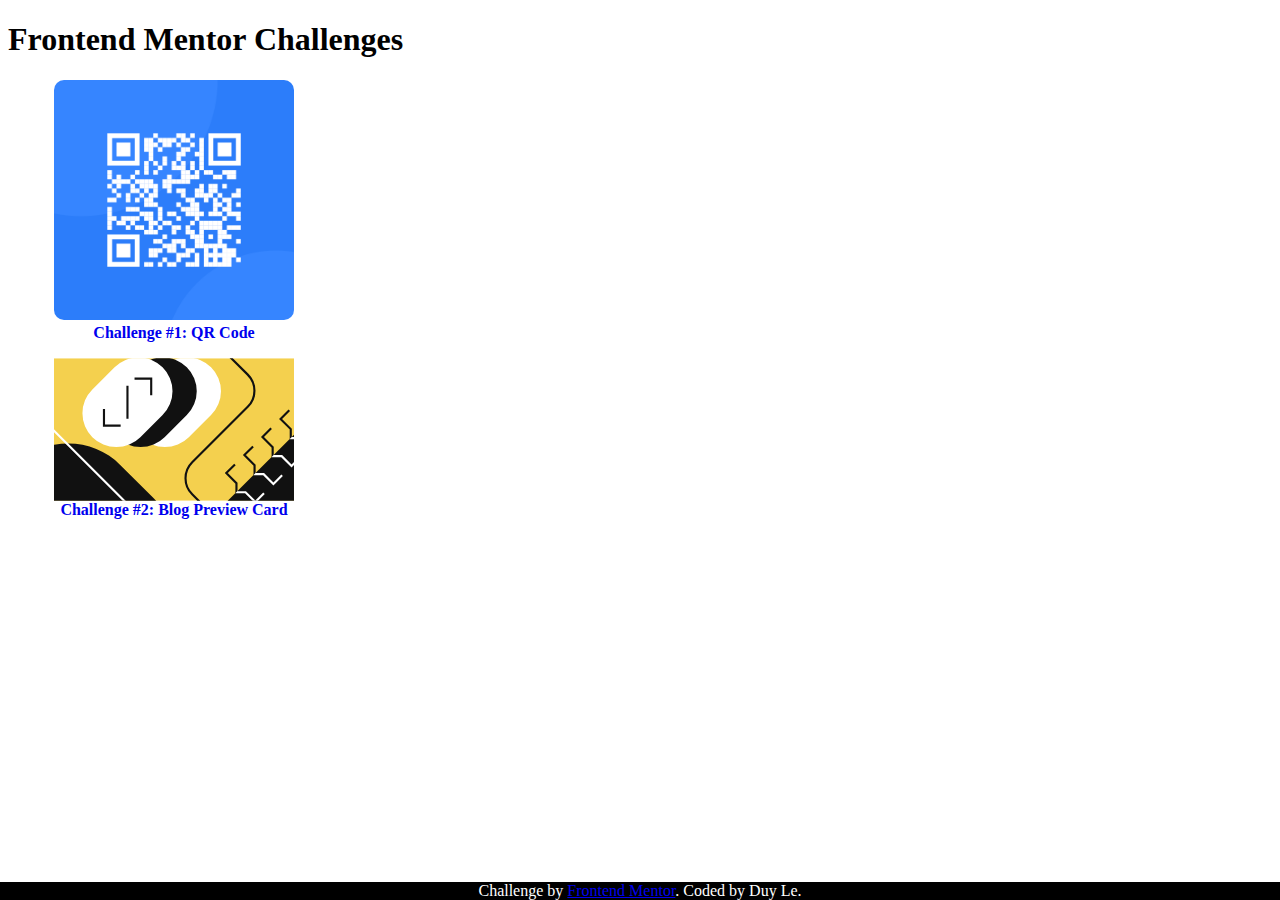
==== index.html @ 417c61ce "applying BEM naming convention to index.html & its style" ====
<!DOCTYPE html>
<html lang="en">

<head>
  <meta charset="UTF-8">
  <meta name="viewport" content="width=device-width, initial-scale=1.0">
  <link rel="icon" type="image/png" sizes="32x32" href="./images/favicon-32x32.png">
  <link rel="stylesheet" href="./index.css">
  <title>Frontend Mentor - Challenges</title>
</head>


<body>

  <header>
    <h1>Frontend Mentor Challenges</h1>
  </header>
  <nav>
    <div class="card">
      <img class="card-image" src="./images/c01_cover.png" />
      <a class="card-link" href="/challenge01/challenge01.html">Challenge #1: QR Code</a>
    </div>
    <div class="card">
      <img src="./images/c02_cover.svg" />
      <a class="card-link" href="/challenge02/challenge02.html">Challenge #2: Blog Preview Card</a>
    </div>
  </nav>
  <footer>
    <div class="attribution">
      Challenge by <a href="https://www.frontendmentor.io?ref=challenge" target="_blank">Frontend Mentor</a>.
      Coded by <a class="attribution-link" href="https://github.com/leanhduy/frontend-mentor-challenges">Duy Le</a>.
    </div>
  </footer>
</body>

</html>
---- index.css ----
.card {
    /* border: 1px solid black; */
    border-radius: 10px;
    display: flex;
    flex-direction: column;
    margin: 1rem;
    text-align: center;
    width: 300px;
}

.card * {
    width: 80%;
    margin: 0 auto;
}

.card-image {
    border-radius: 10px;
    margin-bottom: .25rem;
}

.card-link {
    font-weight: bold;
    text-decoration: none;
}

.attribution {
    color: white;
    background-color: black;
    left: 0;
    margin: 0 auto;
    position: fixed;
    right: 0;
    bottom: 0;
    text-align: center;
}

.attribution-link {
    text-decoration: none;
    color: white;
}
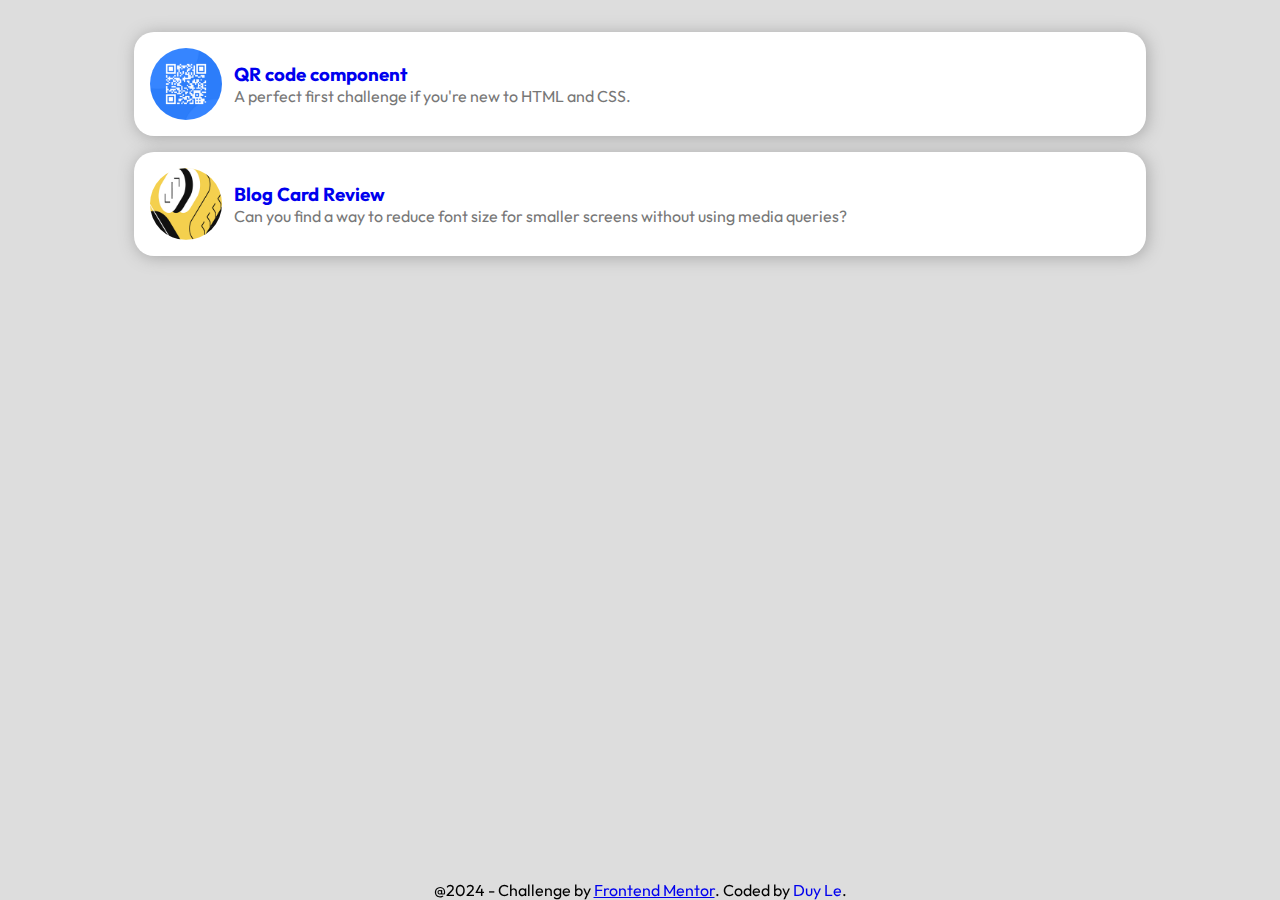
==== commit c2729d96: "reorganize code" ====
--- a/index.html
+++ b/index.html
@@ -4,30 +4,47 @@
 <head>
   <meta charset="UTF-8">
   <meta name="viewport" content="width=device-width, initial-scale=1.0">
-  <link rel="icon" type="image/png" sizes="32x32" href="./images/favicon-32x32.png">
-  <link rel="stylesheet" href="./index.css">
+  <link rel="icon" type="image/png" sizes="32x32" href="/images/favicon-32x32.png">
+  <link rel="stylesheet" href="/styles/index.css">
   <title>Frontend Mentor - Challenges</title>
+  <link rel="preconnect" href="https://fonts.googleapis.com">
+  <link rel="preconnect" href="https://fonts.gstatic.com" crossorigin>
+  <link href="https://fonts.googleapis.com/css2?family=Outfit:wght@100..900&display=swap" rel="stylesheet">
 </head>
 
 
 <body>
+  <main>
+    <!-- List of challenge as a list -->
+    <div class="container">
+      <ul class="card-list">
+        <li class="card-item">
+          <a href="/challenge01/challenge01.html">
+            <img src="/images/ch01/cover_196.png" alt="challenge avatar" class="card-item__thumbnail">
+            <div class="card-item__content">
+              <h3 class="card-item__name">QR code component</h3>
+              <p class="card-item__description">A perfect first challenge if you're new to HTML and CSS.</p>
+            </div>
+          </a>
+        </li>
+        <li class="card-item">
+          <a href="/challenge02/challenge02.html">
+            <img src="/images/ch02/cover_196.png" alt="challenge avatar" class="card-item__thumbnail">
+            <div class="card-item__content">
+              <h3 class="card-item__name">Blog Card Review</h3>
+              <p class="card-item__description">Can you find a way to reduce font size for smaller screens without using
+                media
+                queries?</p>
+            </div>
+          </a>
+        </li>
+      </ul>
+    </div>
+  </main>
 
-  <header>
-    <h1>Frontend Mentor Challenges</h1>
-  </header>
-  <nav>
-    <div class="card">
-      <img class="card-image" src="./images/c01_cover.png" />
-      <a class="card-link" href="/challenge01/challenge01.html">Challenge #1: QR Code</a>
-    </div>
-    <div class="card">
-      <img src="./images/c02_cover.svg" />
-      <a class="card-link" href="/challenge02/challenge02.html">Challenge #2: Blog Preview Card</a>
-    </div>
-  </nav>
   <footer>
     <div class="attribution">
-      Challenge by <a href="https://www.frontendmentor.io?ref=challenge" target="_blank">Frontend Mentor</a>.
+      @2024 - Challenge by <a href="https://www.frontendmentor.io?ref=challenge" target="_blank">Frontend Mentor</a>.
       Coded by <a class="attribution-link" href="https://github.com/leanhduy/frontend-mentor-challenges">Duy Le</a>.
     </div>
   </footer>
--- a/styles/index.css
+++ b/styles/index.css
@@ -0,0 +1,78 @@
+/* PAGE CSS & VARIABLES */
+html {
+    background-color: var(--secondary-bg);
+    font-family: "Outfit", sans-serif;
+    --main-color: #000;
+    --secondary-color: #777;
+    --main-bg: #fff;
+    --secondary-bg: #ddd;
+    --shadow: #aaa;
+}
+
+a:visited {
+    color: var(--main-color);
+}
+
+/* CONTENT */
+.container {
+    width: 80%;
+    margin: 2rem auto;
+}
+
+.card-list {
+    list-style-type: none;
+    margin: 0 auto;
+    padding-left: 0;
+}
+
+.card-item a {
+    align-items: center;
+    background-color: var(--main-bg);
+    border-radius: 20px;
+    box-shadow: .1rem .1rem 1rem var(--shadow);
+    display: flex;
+    margin: 1rem 0;
+    padding: 1rem;
+    text-decoration: none;
+    transition: transform .2s;
+    /* Animation */
+}
+
+.card-item:hover {
+    transform: scale(1.01);
+    /* cursor: pointer; */
+}
+
+.card-item__thumbnail {
+    border-radius: 50%;
+    width: 72px;
+    height: 72px;
+}
+
+.card-item__content {
+    display: flex;
+    flex-direction: column;
+    margin-left: .75rem;
+}
+
+.card-item__content * {
+    margin: 0;
+}
+
+.card-item__description {
+    color: var(--secondary-color)
+}
+
+/* FOOTER */
+.attribution {
+    left: 0;
+    margin: 0 auto;
+    position: fixed;
+    right: 0;
+    bottom: 0;
+    text-align: center;
+}
+
+.attribution-link {
+    text-decoration: none;
+}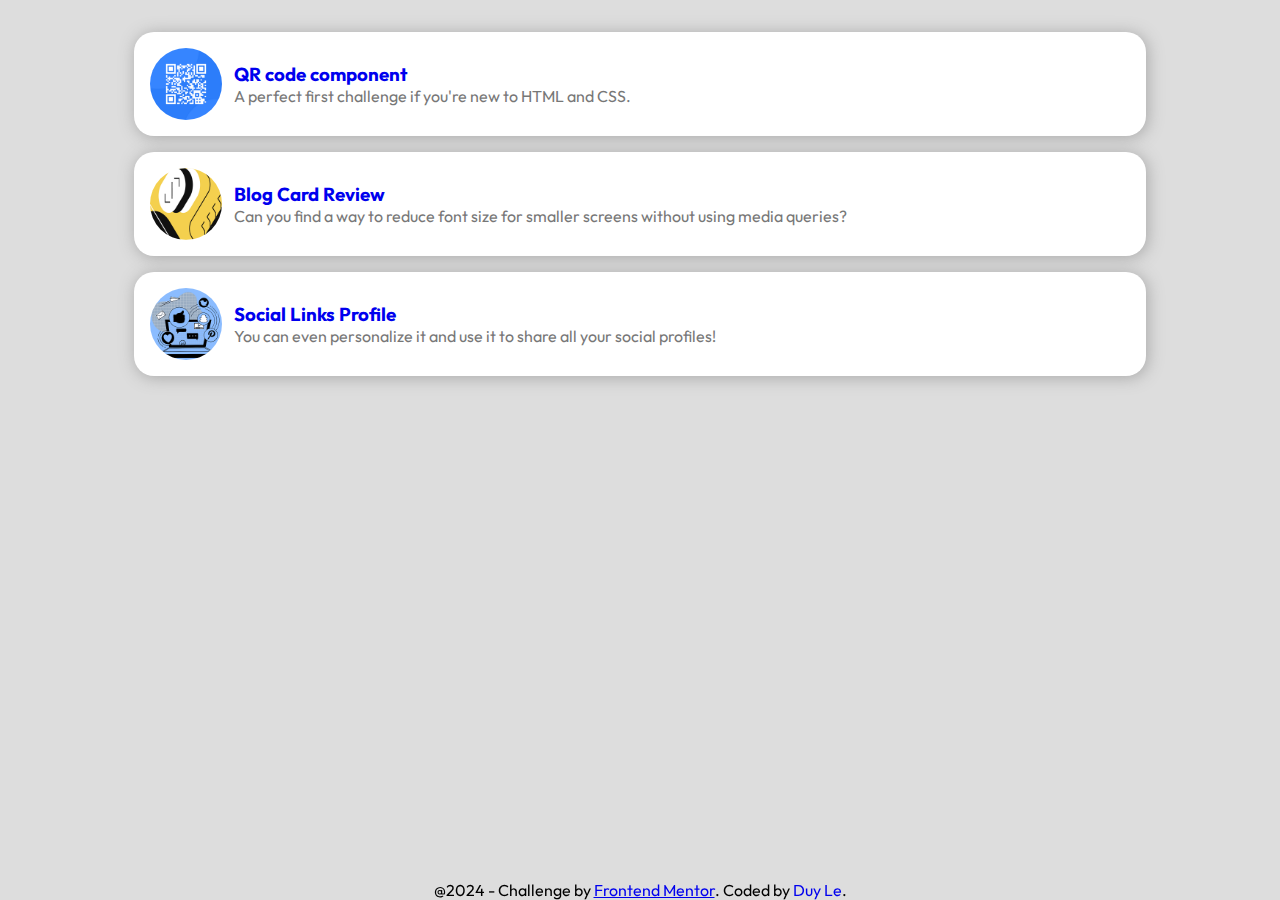
==== commit de1a5bd9: "complete challenge 03" ====
--- a/index.html
+++ b/index.html
@@ -38,6 +38,16 @@
             </div>
           </a>
         </li>
+        <li class="card-item">
+          <a href="/challenge03/challenge03.html">
+            <img src="/images/ch03/ch03_cover.png" alt="challenge avatar" class="card-item__thumbnail">
+            <div class="card-item__content">
+              <h3 class="card-item__name">Social Links Profile</h3>
+              <p class="card-item__description">You can even personalize it and use it to share all your social
+                profiles!</p>
+            </div>
+          </a>
+        </li>
       </ul>
     </div>
   </main>
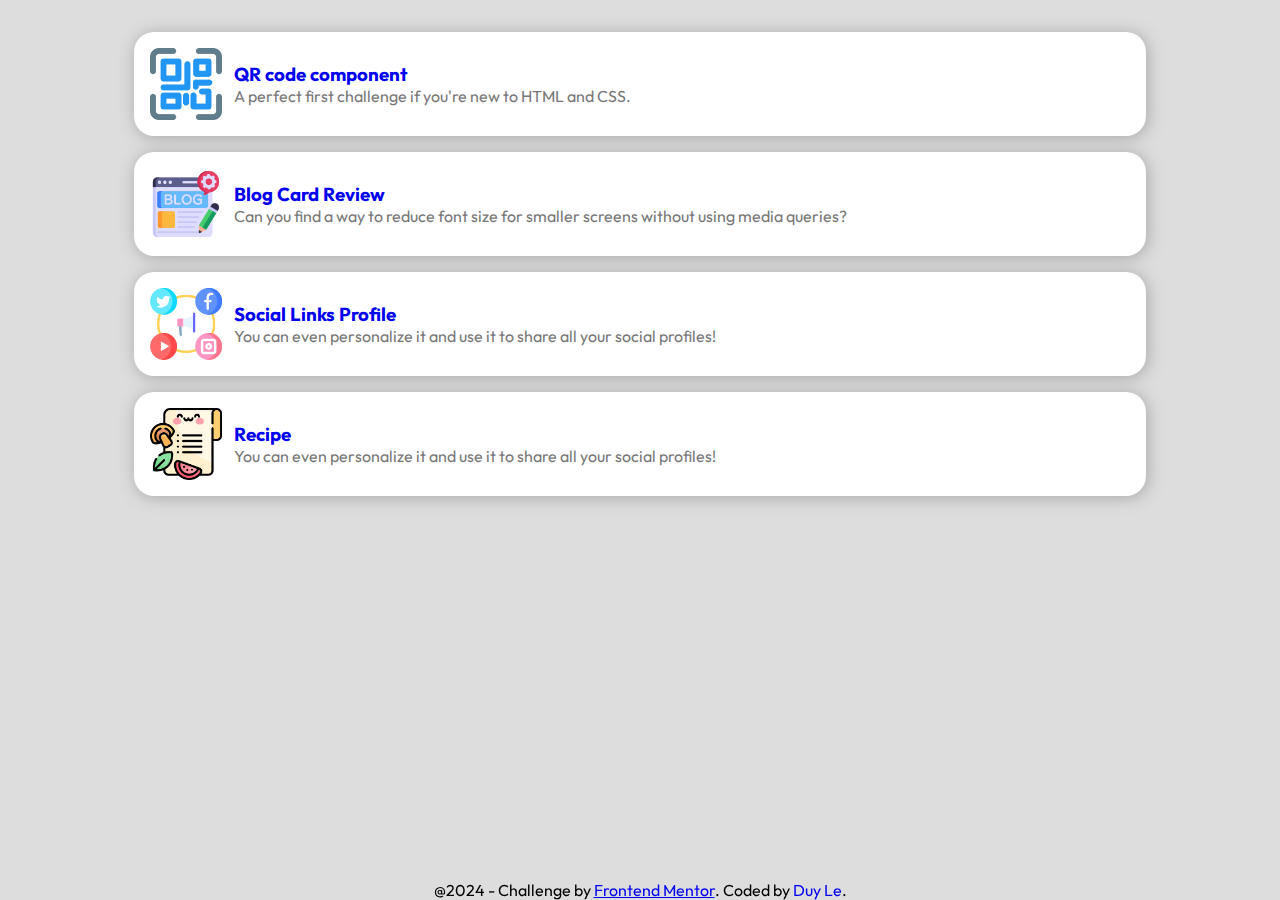
==== commit 54778f37: "implementing challenge 04 : mobile screen" ====
--- a/index.html
+++ b/index.html
@@ -20,7 +20,7 @@
       <ul class="card-list">
         <li class="card-item">
           <a href="/challenge01/challenge01.html">
-            <img src="/images/ch01/cover_196.png" alt="challenge avatar" class="card-item__thumbnail">
+            <img src="/images/ch01/ch01_cover.png" alt="challenge avatar" class="card-item__thumbnail">
             <div class="card-item__content">
               <h3 class="card-item__name">QR code component</h3>
               <p class="card-item__description">A perfect first challenge if you're new to HTML and CSS.</p>
@@ -29,7 +29,7 @@
         </li>
         <li class="card-item">
           <a href="/challenge02/challenge02.html">
-            <img src="/images/ch02/cover_196.png" alt="challenge avatar" class="card-item__thumbnail">
+            <img src="/images/ch02/ch02_cover.png" alt="challenge avatar" class="card-item__thumbnail">
             <div class="card-item__content">
               <h3 class="card-item__name">Blog Card Review</h3>
               <p class="card-item__description">Can you find a way to reduce font size for smaller screens without using
@@ -48,6 +48,16 @@
             </div>
           </a>
         </li>
+        <li class="card-item">
+          <a href="/challenge04/challenge04.html">
+            <img src="/images/ch04/ch04_cover.png" alt="challenge avatar" class="card-item__thumbnail">
+            <div class="card-item__content">
+              <h3 class="card-item__name">Recipe</h3>
+              <p class="card-item__description">You can even personalize it and use it to share all your social
+                profiles!</p>
+            </div>
+          </a>
+        </li>
       </ul>
     </div>
   </main>
@@ -57,6 +67,15 @@
       @2024 - Challenge by <a href="https://www.frontendmentor.io?ref=challenge" target="_blank">Frontend Mentor</a>.
       Coded by <a class="attribution-link" href="https://github.com/leanhduy/frontend-mentor-challenges">Duy Le</a>.
     </div>
+    <div class="icons-attribution" hidden>
+      <a href="https://www.flaticon.com/free-icons/qr-codes" title="qr codes icons">Qr codes icons created by Pixel
+        perfect - Flaticon</a>
+      <a href="https://www.flaticon.com/free-icons/blog" title="blog icons">Blog icons created by smashingstocks -
+        Flaticon</a>
+      <a href="https://www.flaticon.com/free-icons/sns" title="sns icons">Sns icons created by Freepik - Flaticon</a>
+      <a href="https://www.flaticon.com/free-icons/recipe" title="recipe icons">Recipe icons created by Freepik -
+        Flaticon</a>
+    </div>
   </footer>
 </body>
 
--- a/styles/index.css
+++ b/styles/index.css
@@ -40,13 +40,11 @@
 
 .card-item:hover {
     transform: scale(1.01);
-    /* cursor: pointer; */
 }
 
 .card-item__thumbnail {
-    border-radius: 50%;
+    height: 72px;
     width: 72px;
-    height: 72px;
 }
 
 .card-item__content {
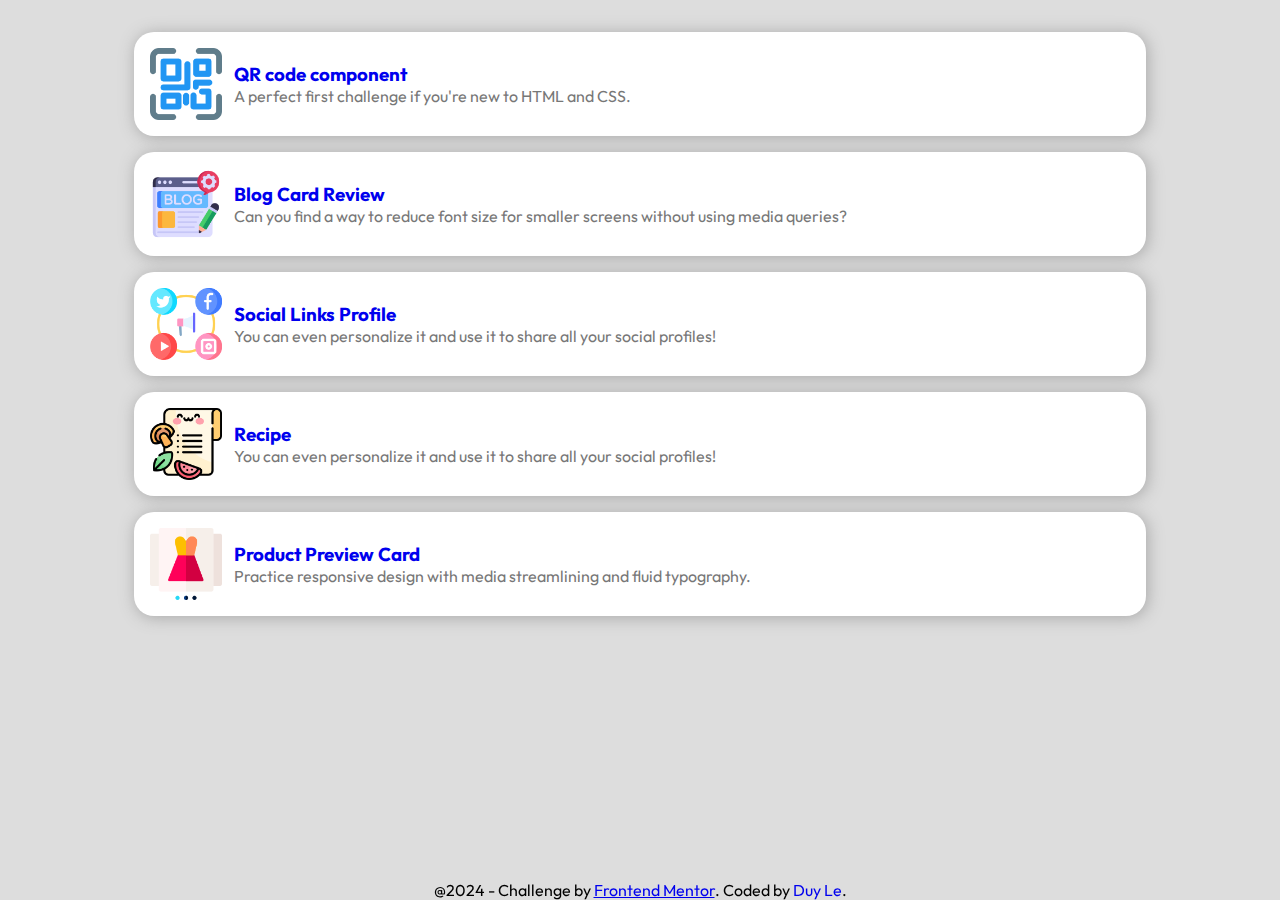
==== commit 22541e84: "complete challenge 05" ====
--- a/index.html
+++ b/index.html
@@ -58,6 +58,16 @@
             </div>
           </a>
         </li>
+        <li class="card-item">
+          <a href="/challenge05/challenge05.html">
+            <img src="/images/ch05/ch05_cover.png" alt="challenge avatar" class="card-item__thumbnail">
+            <div class="card-item__content">
+              <h3 class="card-item__name">Product Preview Card</h3>
+              <p class="card-item__description">Practice responsive design with media streamlining and fluid typography.
+              </p>
+            </div>
+          </a>
+        </li>
       </ul>
     </div>
   </main>
@@ -75,6 +85,8 @@
       <a href="https://www.flaticon.com/free-icons/sns" title="sns icons">Sns icons created by Freepik - Flaticon</a>
       <a href="https://www.flaticon.com/free-icons/recipe" title="recipe icons">Recipe icons created by Freepik -
         Flaticon</a>
+      <a href="https://www.flaticon.com/free-icons/commerce-and-shopping" title="commerce and shopping icons">Commerce
+        and shopping icons created by Freepik - Flaticon</a>
     </div>
   </footer>
 </body>
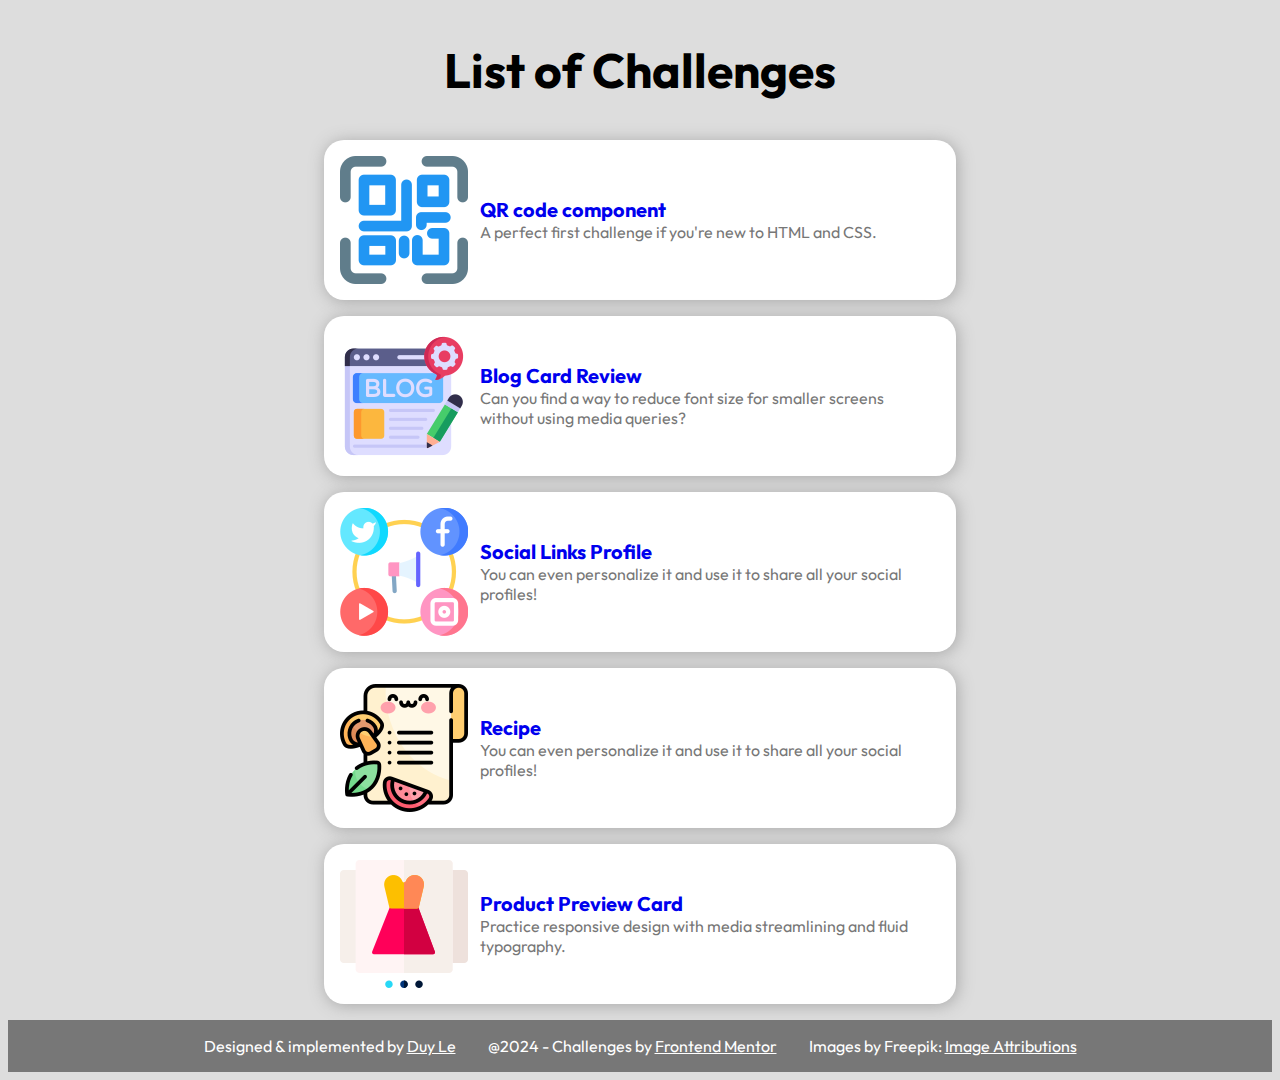
==== commit 20ae3292: "Update index.html" ====
--- a/index.html
+++ b/index.html
@@ -9,86 +9,81 @@
   <title>Frontend Mentor - Challenges</title>
   <link rel="preconnect" href="https://fonts.googleapis.com">
   <link rel="preconnect" href="https://fonts.gstatic.com" crossorigin>
-  <link href="https://fonts.googleapis.com/css2?family=Outfit:wght@100..900&display=swap" rel="stylesheet">
+  <link href="https://fonts.googleapis.com/css2?family=Outfit:wght@100..900&display=swap" rel="stylesheet"
+    crossorigin="anonymous">
 </head>
 
 
 <body>
   <main>
     <!-- List of challenge as a list -->
-    <div class="container">
-      <ul class="card-list">
-        <li class="card-item">
-          <a href="/challenge01/challenge01.html">
-            <img src="/images/ch01/ch01_cover.png" alt="challenge avatar" class="card-item__thumbnail">
-            <div class="card-item__content">
-              <h3 class="card-item__name">QR code component</h3>
-              <p class="card-item__description">A perfect first challenge if you're new to HTML and CSS.</p>
-            </div>
-          </a>
-        </li>
-        <li class="card-item">
-          <a href="/challenge02/challenge02.html">
-            <img src="/images/ch02/ch02_cover.png" alt="challenge avatar" class="card-item__thumbnail">
-            <div class="card-item__content">
-              <h3 class="card-item__name">Blog Card Review</h3>
-              <p class="card-item__description">Can you find a way to reduce font size for smaller screens without using
-                media
-                queries?</p>
-            </div>
-          </a>
-        </li>
-        <li class="card-item">
-          <a href="/challenge03/challenge03.html">
-            <img src="/images/ch03/ch03_cover.png" alt="challenge avatar" class="card-item__thumbnail">
-            <div class="card-item__content">
-              <h3 class="card-item__name">Social Links Profile</h3>
-              <p class="card-item__description">You can even personalize it and use it to share all your social
-                profiles!</p>
-            </div>
-          </a>
-        </li>
-        <li class="card-item">
-          <a href="/challenge04/challenge04.html">
-            <img src="/images/ch04/ch04_cover.png" alt="challenge avatar" class="card-item__thumbnail">
-            <div class="card-item__content">
-              <h3 class="card-item__name">Recipe</h3>
-              <p class="card-item__description">You can even personalize it and use it to share all your social
-                profiles!</p>
-            </div>
-          </a>
-        </li>
-        <li class="card-item">
-          <a href="/challenge05/challenge05.html">
-            <img src="/images/ch05/ch05_cover.png" alt="challenge avatar" class="card-item__thumbnail">
-            <div class="card-item__content">
-              <h3 class="card-item__name">Product Preview Card</h3>
-              <p class="card-item__description">Practice responsive design with media streamlining and fluid typography.
-              </p>
-            </div>
-          </a>
-        </li>
-      </ul>
-    </div>
+    <section class="container">
+      <h2>List of Challenges</h2>
+      <a href="/challenge01/challenge01.html">
+        <article class="card-item">
+          <img src="/images/ch01/ch01_cover.png" alt="challenge avatar" class="card-item__thumbnail">
+          <div class="card-item__content">
+            <h3 class="card-item__name">QR code component</h3>
+            <p class="card-item__description">A perfect first challenge if you're new to HTML and CSS.</p>
+          </div>
+        </article>
+      </a>
+      <a href="/challenge02/challenge02.html">
+        <article class="card-item">
+          <img src="/images/ch02/ch02_cover.png" alt="challenge avatar" class="card-item__thumbnail">
+          <div class="card-item__content">
+            <h3 class="card-item__name">Blog Card Review</h3>
+            <p class="card-item__description">Can you find a way to reduce font size for smaller screens without
+              using
+              media
+              queries?</p>
+          </div>
+        </article>
+      </a>
+      <a href="/challenge03/challenge03.html">
+        <article class="card-item">
+          <img src="/images/ch03/ch03_cover.png" alt="challenge avatar" class="card-item__thumbnail">
+          <div class="card-item__content">
+            <h3 class="card-item__name">Social Links Profile</h3>
+            <p class="card-item__description">You can even personalize it and use it to share all your social
+              profiles!</p>
+
+          </div>
+        </article>
+      </a>
+      <a href="/challenge04/challenge04.html">
+        <article class="card-item">
+          <img src="/images/ch04/ch04_cover.png" alt="challenge avatar" class="card-item__thumbnail">
+          <div class="card-item__content">
+            <h3 class="card-item__name">Recipe</h3>
+            <p class="card-item__description">You can even personalize it and use it to share all your social
+              profiles!</p>
+
+          </div>
+        </article>
+      </a>
+      <a href="/challenge05/challenge05.html">
+        <article class="card-item">
+          <img src="/images/ch05/ch05_cover.png" alt="challenge avatar" class="card-item__thumbnail">
+          <div class="card-item__content">
+            <h3 class="card-item__name">Product Preview Card</h3>
+            <p class="card-item__description">Practice responsive design with media streamlining and fluid typography.
+            </p>
+          </div>
+        </article>
+      </a>
+    </section>
   </main>
 
-  <footer>
-    <div class="attribution">
-      @2024 - Challenge by <a href="https://www.frontendmentor.io?ref=challenge" target="_blank">Frontend Mentor</a>.
-      Coded by <a class="attribution-link" href="https://github.com/leanhduy/frontend-mentor-challenges">Duy Le</a>.
-    </div>
-    <div class="icons-attribution" hidden>
-      <a href="https://www.flaticon.com/free-icons/qr-codes" title="qr codes icons">Qr codes icons created by Pixel
-        perfect - Flaticon</a>
-      <a href="https://www.flaticon.com/free-icons/blog" title="blog icons">Blog icons created by smashingstocks -
-        Flaticon</a>
-      <a href="https://www.flaticon.com/free-icons/sns" title="sns icons">Sns icons created by Freepik - Flaticon</a>
-      <a href="https://www.flaticon.com/free-icons/recipe" title="recipe icons">Recipe icons created by Freepik -
-        Flaticon</a>
-      <a href="https://www.flaticon.com/free-icons/commerce-and-shopping" title="commerce and shopping icons">Commerce
-        and shopping icons created by Freepik - Flaticon</a>
-    </div>
+  <footer class="attribution">
+    <p>Designed & implemented by <a href="https://github.com/leanhduy/frontend-mentor-challenges" rel="noopener">Duy
+        Le</a></p>
+    <p>@2024 - Challenges by <a href="https://www.frontendmentor.io?ref=challenge" target="_blank"
+        rel="noopener">Frontend
+        Mentor</a></p>
+    <p>Images by Freepik: <a href="attribution.html">Image Attributions</a></p>
   </footer>
+  <script src="/scripts/index.js"></script>
 </body>
 
 </html>--- a/styles/index.css
+++ b/styles/index.css
@@ -9,23 +9,36 @@
     --shadow: #aaa;
 }
 
-a:visited {
-    color: var(--main-color);
+a {
+    text-decoration: none;
+}
+
+h2 {
+    text-align: center;
+    font-size: 3rem;
+}
+
+/* ANIMATION */
+@keyframes fadein {
+    from {
+        opacity: 0;
+        transform: translateX(-10rem);
+    }
+
+    to {
+        opacity: 1;
+    }
 }
 
 /* CONTENT */
 .container {
-    width: 80%;
-    margin: 2rem auto;
+    width: 50%;
+    margin: 0 auto;
 }
 
-.card-list {
-    list-style-type: none;
-    margin: 0 auto;
-    padding-left: 0;
-}
-
-.card-item a {
+.card-item {
+    animation-name: fadein;
+    animation-duration: 1s;
     align-items: center;
     background-color: var(--main-bg);
     border-radius: 20px;
@@ -35,16 +48,20 @@
     padding: 1rem;
     text-decoration: none;
     transition: transform .2s;
-    /* Animation */
 }
 
 .card-item:hover {
     transform: scale(1.01);
 }
 
-.card-item__thumbnail {
+.card-item__thumbnail img {
     height: 72px;
     width: 72px;
+}
+
+.card-item__name {
+    font-size: 1.25rem;
+    font-weight: 700;
 }
 
 .card-item__content {
@@ -62,13 +79,18 @@
 }
 
 /* FOOTER */
+footer a,
+footer a:visited {
+    text-decoration: underline;
+    color: white;
+}
+
 .attribution {
-    left: 0;
-    margin: 0 auto;
-    position: fixed;
-    right: 0;
-    bottom: 0;
-    text-align: center;
+    background-color: #777;
+    color: white;
+    display: flex;
+    justify-content: center;
+    gap: 2rem;
 }
 
 .attribution-link {
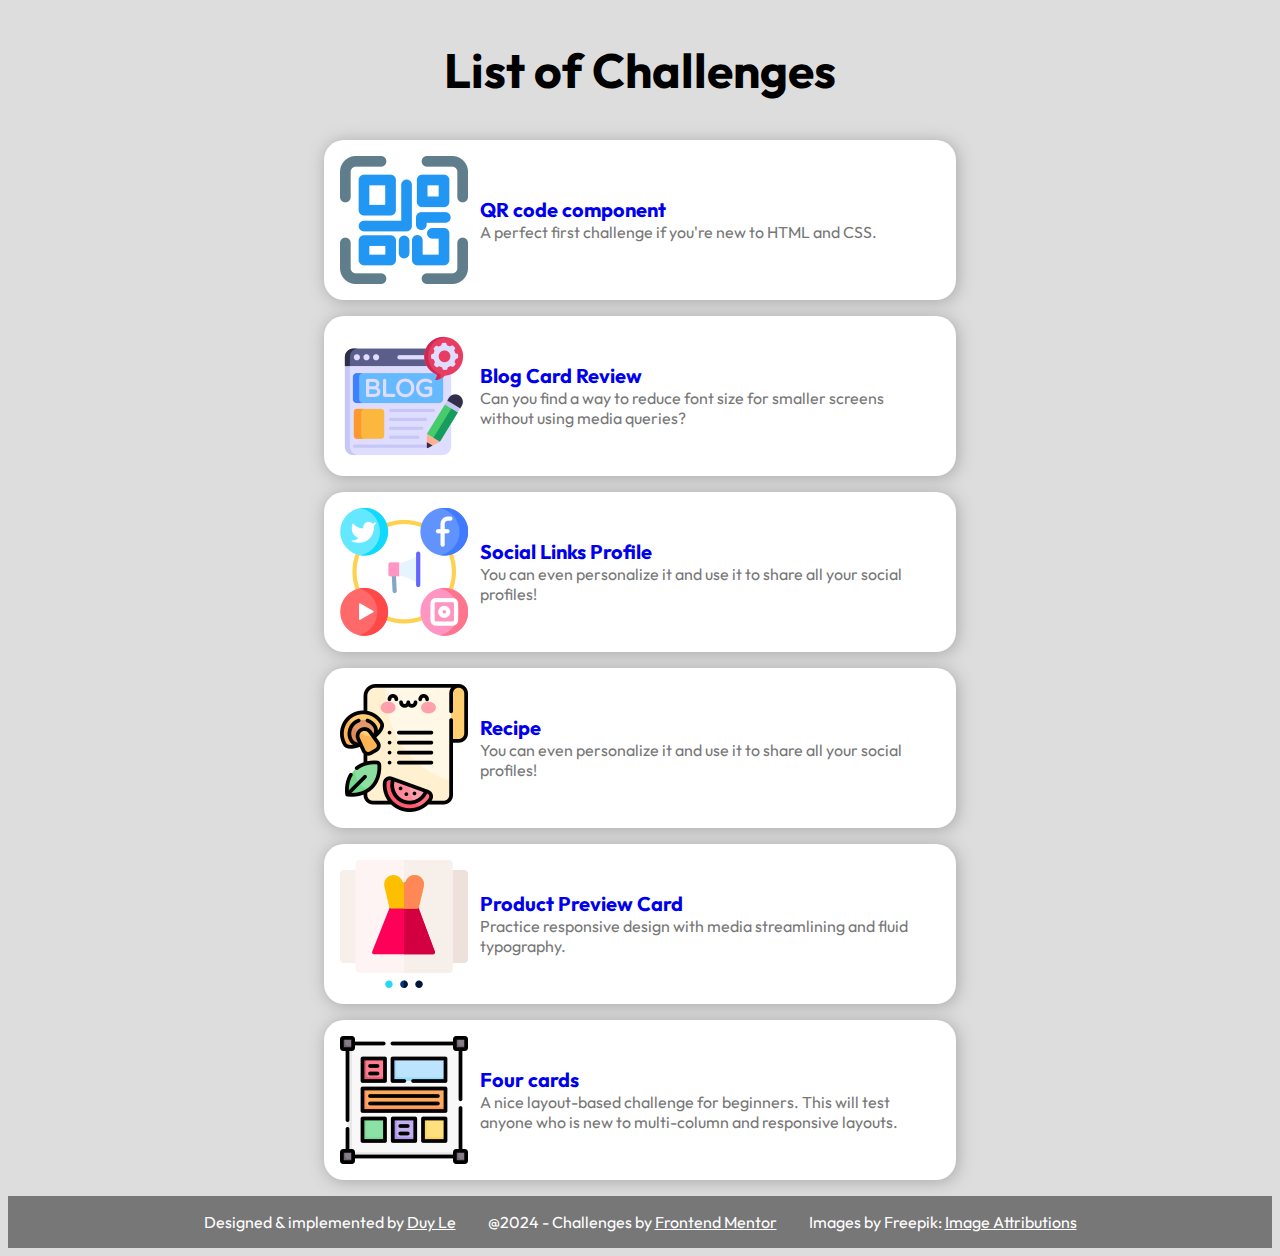
==== commit df28debc: "update challenge 06" ====
--- a/index.html
+++ b/index.html
@@ -72,6 +72,17 @@
           </div>
         </article>
       </a>
+      <a href="/challenge06/challenge06.html">
+        <article class="card-item">
+          <img src="/images/ch06/ch06_cover.png" alt="challenge avatar" class="card-item__thumbnail">
+          <div class="card-item__content">
+            <h3 class="card-item__name">Four cards</h3>
+            <p class="card-item__description">A nice layout-based challenge for beginners. This will test anyone who is
+              new to multi-column and responsive layouts.
+            </p>
+          </div>
+        </article>
+      </a>
     </section>
   </main>
 
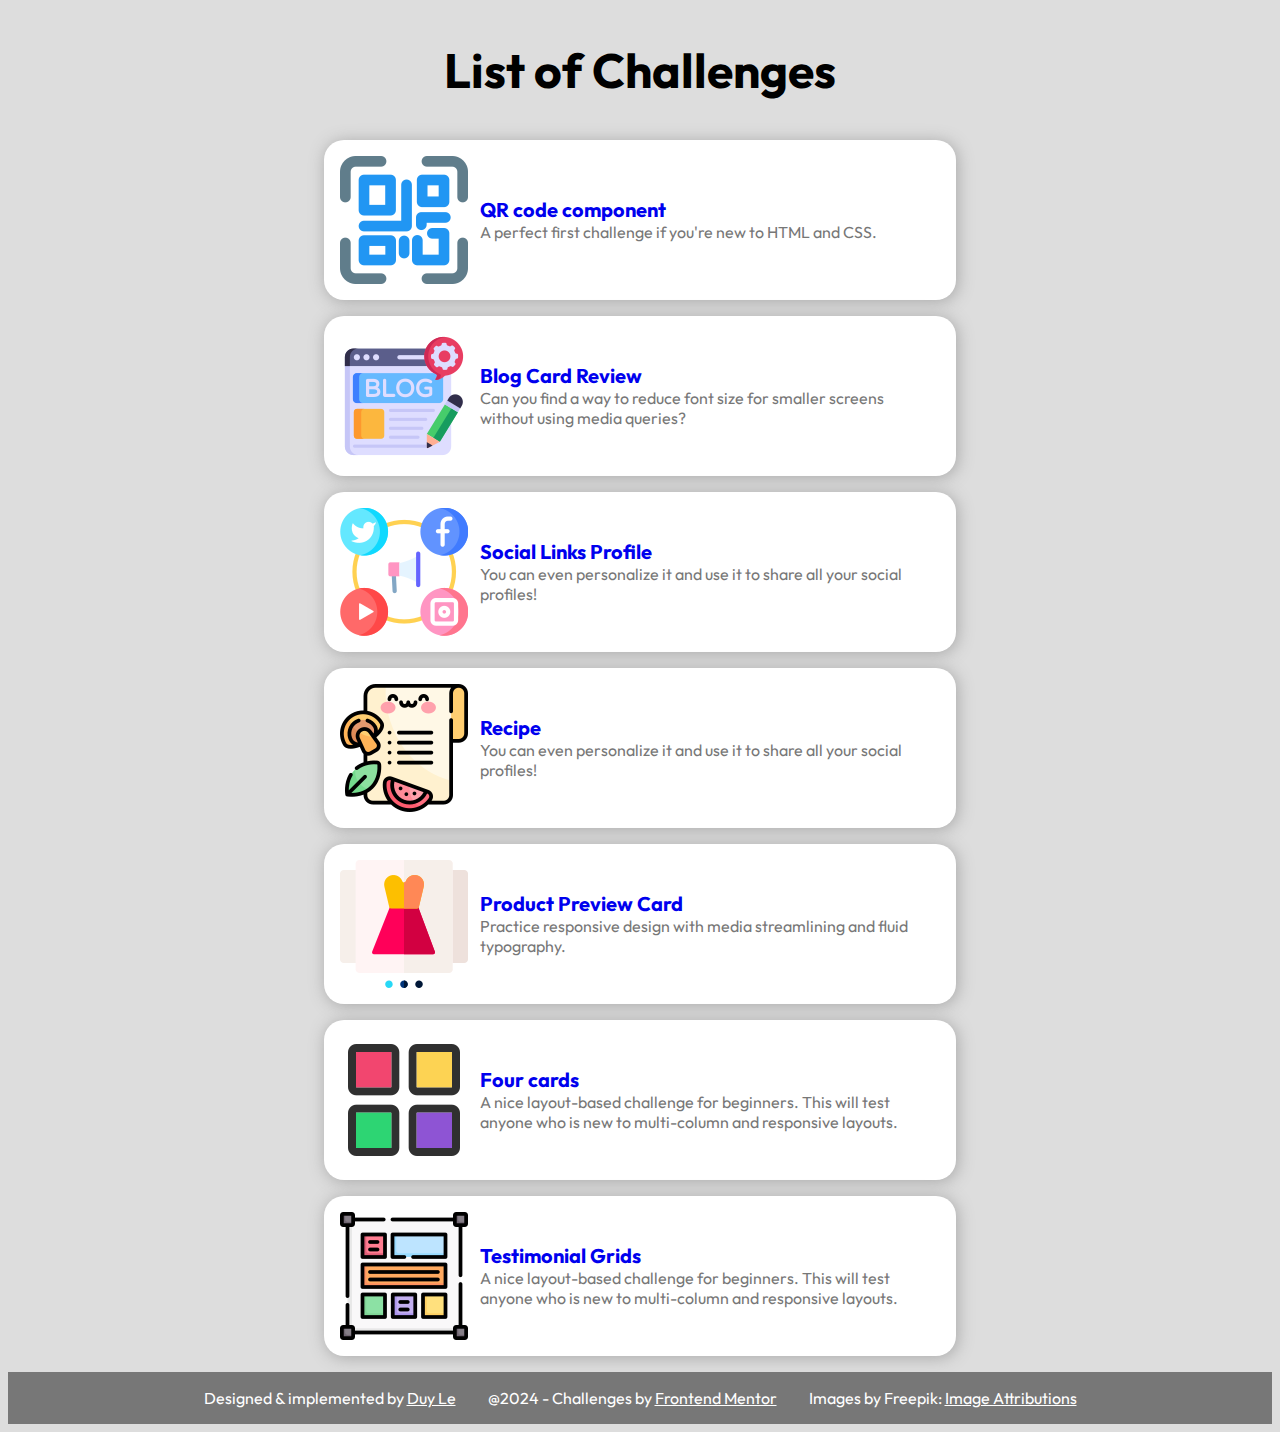
==== commit eb0369d1: "ch07: mobile design" ====
--- a/index.html
+++ b/index.html
@@ -83,6 +83,17 @@
           </div>
         </article>
       </a>
+      <a href="/challenge07/challenge07.html">
+        <article class="card-item">
+          <img src="/images/ch07/ch07_cover.png" alt="challenge avatar" class="card-item__thumbnail">
+          <div class="card-item__content">
+            <h3 class="card-item__name">Testimonial Grids</h3>
+            <p class="card-item__description">A nice layout-based challenge for beginners. This will test anyone who is
+              new to multi-column and responsive layouts.
+            </p>
+          </div>
+        </article>
+      </a>
     </section>
   </main>
 
